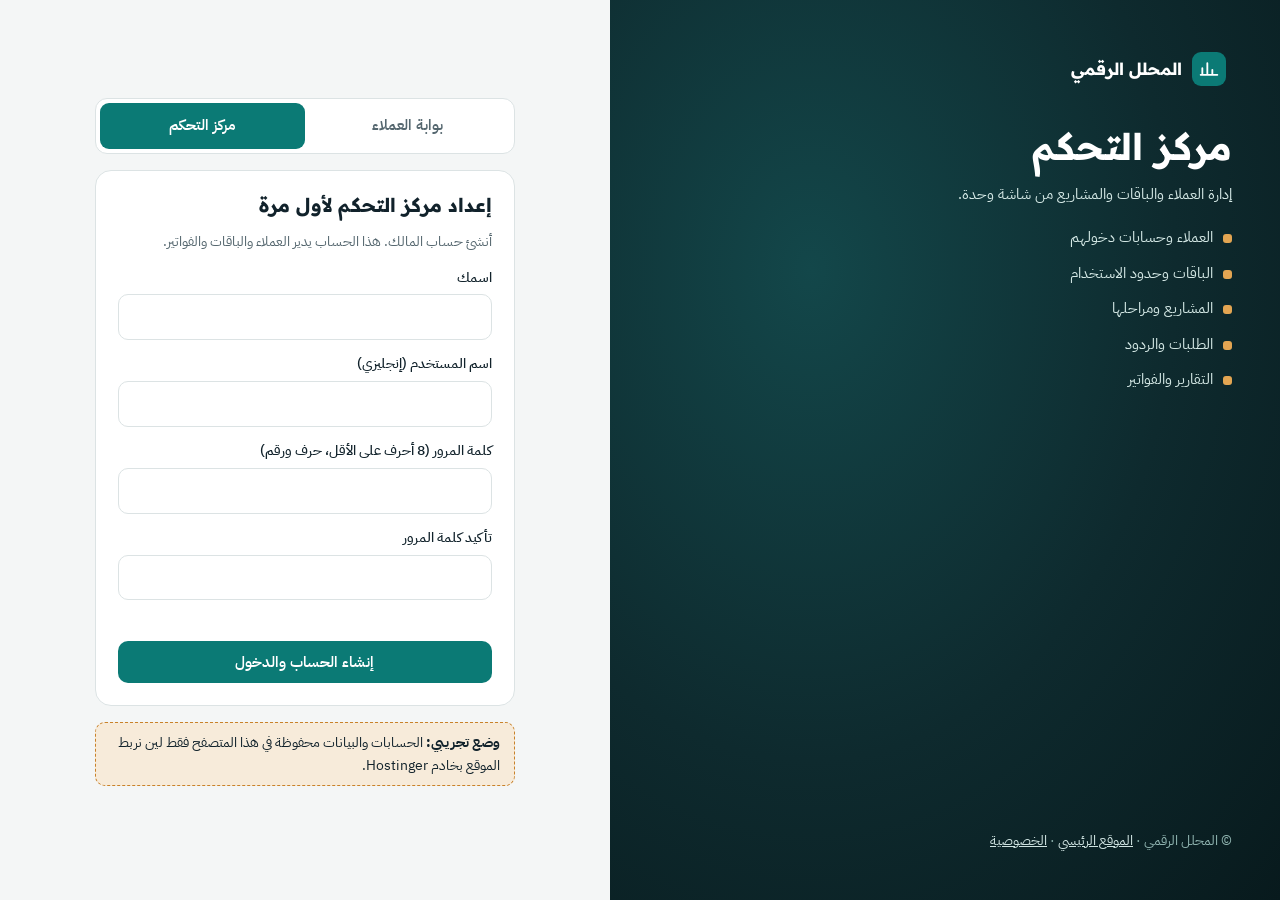
==== admin/index.html @ 4ac86775 "Version asset links to avoid stale cache Co-Authored-By: Claude Opus 5.5 <noreply@anthropic.com> Cla" ====
<!doctype html>
<html lang="ar" dir="rtl">
<head>
<meta charset="utf-8">
<meta name="viewport" content="width=device-width,initial-scale=1">
<title>مركز التحكم | المحلل الرقمي</title>
<meta name="robots" content="noindex">
<link rel="icon" href="data:image/svg+xml,%3Csvg xmlns=%22http://www.w3.org/2000/svg%22 viewBox=%220 0 24 24%22%3E%3Crect width=%2224%22 height=%2224%22 rx=%225%22 fill=%22%230B7A75%22/%3E%3Cpath d=%22M5 18v-6M10 18V6M15 18v-5M20 18H4%22 stroke=%22white%22 stroke-width=%222.2%22 stroke-linecap=%22round%22 fill=%22none%22/%3E%3C/svg%3E">
<link rel="preconnect" href="https://fonts.googleapis.com">
<link rel="stylesheet" href="https://fonts.googleapis.com/css2?family=IBM+Plex+Sans+Arabic:wght@400;500;600&family=Readex+Pro:wght@500;600;700&family=IBM+Plex+Mono:wght@500&display=swap">
<link rel="stylesheet" href="../assets/da.css?v=2">
</head>
<body>
<div class="shell">
  <aside class="side" id="side">
    <a class="brand" href="../"><span class="mark" aria-hidden="true"><svg viewBox="0 0 24 24" fill="none" stroke="#fff" stroke-width="2.2" stroke-linecap="round" stroke-linejoin="round"><path d="M4 19V11M10 19V5M16 19v-6M22 19H2"/></svg></span>المحلل الرقمي</a>
    <p class="zone">مركز التحكم</p>
    <nav class="nav" id="nav" aria-label="أقسام مركز التحكم"></nav>
    <div class="foot"><span>مرحبًا <b id="who"></b></span><button class="btn sm" id="out" type="button">تسجيل الخروج</button></div>
  </aside>
  <main class="main" id="main" tabindex="-1"></main>
</div>
<script src="../assets/api.js?v=2"></script>
<script src="admin.js?v=2"></script>
</body>
</html>
---- assets/da.css ----
/* المحلل الرقمي: أنماط مشتركة لصفحة الدخول ومركز التحكم وبوابة العملاء */
:root{
  --bg:#F4F6F6;--surface:#FFFFFF;--fg:#11222B;--muted:#55676F;--line:#DCE3E4;
  --accent:#0B7A75;--accent-soft:#E1F1EF;--data:#C9822A;--data-soft:#F7EBDA;--on-accent:#FFFFFF;
  --bad:#B4232A;--bad-soft:#FBE4E5;
  --f-display:"Readex Pro","IBM Plex Sans Arabic",Tahoma,sans-serif;
  --f-body:"IBM Plex Sans Arabic",Tahoma,"Segoe UI",sans-serif;
  --f-data:"IBM Plex Mono",ui-monospace,Menlo,monospace;
  --side:#0E2A2E;--side-fg:#CFE3E1;
}
@media (prefers-color-scheme:dark){:root:not([data-theme="light"]){
  --bg:#0D171C;--surface:#14222A;--fg:#E6EEF0;--muted:#9AAEB5;--line:#24363F;
  --accent:#3FB8B0;--accent-soft:#16332F;--data:#E3A552;--data-soft:#3A2C18;--on-accent:#06201E;
  --bad:#FF8A8F;--bad-soft:#3B1D20;--side:#0A1418;--side-fg:#B9CFCC;color-scheme:dark}}
:root[data-theme="dark"]{
  --bg:#0D171C;--surface:#14222A;--fg:#E6EEF0;--muted:#9AAEB5;--line:#24363F;
  --accent:#3FB8B0;--accent-soft:#16332F;--data:#E3A552;--data-soft:#3A2C18;--on-accent:#06201E;
  --bad:#FF8A8F;--bad-soft:#3B1D20;--side:#0A1418;--side-fg:#B9CFCC;color-scheme:dark}
*{box-sizing:border-box}
html,body{margin:0}
[hidden]{display:none!important}
body{background:var(--bg);color:var(--fg);font-family:var(--f-body);font-size:15px;line-height:1.7}
h1,h2,h3,h4{font-family:var(--f-display);line-height:1.35;margin:0}
h1{font-size:1.6rem}h2{font-size:1.2rem}h3{font-size:1.02rem}
p{margin:0}a{color:var(--accent)}
:focus-visible{outline:2px solid var(--accent);outline-offset:2px;border-radius:6px}
.num{font-family:var(--f-data);font-variant-numeric:tabular-nums;direction:ltr;unicode-bidi:isolate}
.muted{color:var(--muted)}.small{font-size:.85rem}
.btn{display:inline-flex;align-items:center;justify-content:center;gap:8px;padding:9px 16px;border-radius:10px;font:600 .95rem var(--f-body);text-decoration:none;cursor:pointer;border:1px solid transparent;min-height:42px;background:var(--accent);color:var(--on-accent)}
.btn:hover{filter:brightness(1.07)}
.btn.ghost{background:transparent;color:var(--fg);border-color:var(--line)}
.btn.ghost:hover{border-color:var(--accent)}
.btn.warn{background:var(--data);color:#fff}
.btn.danger{background:transparent;color:var(--bad);border-color:var(--bad)}
.btn.sm{min-height:34px;padding:5px 12px;font-size:.85rem;border-radius:8px}
.btn[disabled]{opacity:.55;cursor:not-allowed}
.link{background:none;border:0;color:var(--accent);font:inherit;cursor:pointer;padding:0;text-decoration:underline}
input,select,textarea{font:inherit;font-size:.95rem;color:var(--fg);background:var(--surface);border:1px solid var(--line);border-radius:10px;padding:9px 12px;min-height:42px;width:100%}
textarea{min-height:90px;resize:vertical}
input:focus,select:focus,textarea:focus{outline:2px solid var(--accent);outline-offset:0;border-color:var(--accent)}
label{display:flex;flex-direction:column;gap:5px;font-size:.88rem;font-weight:500}
.err{color:var(--bad);font-size:.85rem;min-height:1.2em}
.ok{color:var(--accent);font-size:.85rem}

/* layout */
.shell{display:grid;grid-template-columns:250px minmax(0,1fr);min-height:100vh}
.side{background:var(--side);color:var(--side-fg);padding:18px 14px;display:flex;flex-direction:column;gap:6px;position:sticky;top:0;height:100vh;overflow-y:auto}
.brand{display:flex;align-items:center;gap:10px;font-family:var(--f-display);font-weight:700;font-size:1.05rem;color:#fff;text-decoration:none;padding:4px 6px 14px}
.mark{width:34px;height:34px;border-radius:9px;background:var(--accent);display:grid;place-items:center;flex:none}
.mark svg{width:20px;height:20px}
.zone{font-size:.72rem;letter-spacing:.04em;color:#8FB3AF;padding:0 8px;margin-bottom:6px}
.nav{display:flex;flex-direction:column;gap:2px}
.nav button{all:unset;display:flex;align-items:center;justify-content:space-between;gap:8px;padding:9px 12px;border-radius:9px;cursor:pointer;font-size:.93rem;color:var(--side-fg)}
.nav button:hover{background:#ffffff12}
.nav button[aria-current="page"]{background:var(--accent);color:#fff;font-weight:600}
.nav .cnt{font-family:var(--f-data);font-size:.75rem;background:#ffffff22;border-radius:99px;padding:0 8px}
.side .foot{margin-top:auto;border-top:1px solid #ffffff1c;padding-top:12px;font-size:.85rem;display:flex;flex-direction:column;gap:8px}
.side .foot b{color:#fff}
.side .foot .btn{background:transparent;border-color:#ffffff33;color:#fff}
.main{padding:22px 26px 40px;min-width:0}
.top{display:flex;justify-content:space-between;align-items:center;gap:12px;flex-wrap:wrap;margin-bottom:18px}
.top .acts{display:flex;gap:8px;flex-wrap:wrap}
.demo-bar{background:var(--data-soft);border:1px dashed var(--data);border-radius:10px;padding:8px 14px;font-size:.85rem;margin-bottom:16px}
.menu-btn{display:none}

/* blocks */
.card{background:var(--surface);border:1px solid var(--line);border-radius:14px;padding:18px;margin-bottom:16px}
.card > h2,.card > h3{margin-bottom:12px}
.kpis{display:grid;grid-template-columns:repeat(auto-fit,minmax(170px,1fr));gap:12px;margin-bottom:16px}
.kpi{background:var(--surface);border:1px solid var(--line);border-radius:14px;padding:14px 16px;display:flex;flex-direction:column;gap:2px}
.kpi .v{font-family:var(--f-data);font-size:1.45rem;font-weight:500;direction:ltr;text-align:right}
.kpi .l{font-size:.82rem;color:var(--muted)}
.kpi.alert .v{color:var(--data)}
.grid2{display:grid;grid-template-columns:repeat(2,minmax(0,1fr));gap:16px}
.grid3{display:grid;grid-template-columns:repeat(3,minmax(0,1fr));gap:12px}
.scroll{overflow-x:auto}
table{width:100%;border-collapse:collapse;font-size:.9rem}
th{text-align:right;font-weight:600;color:var(--muted);padding:9px 8px;border-bottom:1px solid var(--line);white-space:nowrap;font-size:.82rem}
td{padding:9px 8px;border-bottom:1px solid var(--line);vertical-align:middle}
tr.rowlink{cursor:pointer}tr.rowlink:hover td{background:var(--accent-soft)}
.pill{display:inline-block;font-size:.76rem;padding:2px 10px;border-radius:99px;white-space:nowrap;background:var(--bg);color:var(--muted)}
.pill.ok{background:var(--accent-soft);color:var(--accent)}
.pill.warn{background:var(--data-soft);color:var(--fg)}
.pill.bad{background:var(--bad-soft);color:var(--bad)}
.empty{padding:22px;text-align:center;color:var(--muted);border:1px dashed var(--line);border-radius:12px}
.row{display:flex;gap:10px;flex-wrap:wrap;align-items:center}
.formgrid{display:grid;grid-template-columns:repeat(auto-fill,minmax(200px,1fr));gap:12px}
.formgrid .full{grid-column:1/-1}
.meter{display:flex;flex-direction:column;gap:6px}
.meter .bar{height:9px;background:var(--bg);border-radius:99px;overflow:hidden}
.meter .bar i{display:block;height:100%;background:var(--accent);border-radius:99px}
.meter .bar i.hot{background:var(--data)}
.stages{list-style:none;margin:0;padding:0;display:flex;flex-direction:column;gap:0}
.stages li{display:grid;grid-template-columns:28px 1fr auto;gap:10px;align-items:start;position:relative;padding-bottom:14px}
.stages li::before{content:"";position:absolute;top:24px;bottom:0;right:13px;width:2px;background:var(--line)}
.stages li:last-child::before{display:none}
.stages .dot{width:28px;height:28px;border-radius:50%;border:2px solid var(--line);background:var(--surface);display:grid;place-items:center;font-size:.75rem;font-family:var(--f-data);z-index:1}
.stages li.done .dot{background:var(--accent);border-color:var(--accent);color:#fff}
.stages li.now .dot{border-color:var(--data);color:var(--data)}
.progress{height:10px;background:var(--bg);border-radius:99px;overflow:hidden}
.progress i{display:block;height:100%;background:linear-gradient(90deg,var(--accent),#3FB8B0)}
.thread{display:flex;flex-direction:column;gap:10px;margin:12px 0}
.msg{max-width:80%;padding:10px 14px;border-radius:12px;font-size:.92rem;white-space:pre-wrap}
.msg.me{align-self:flex-start;background:var(--accent-soft)}
.msg.them{align-self:flex-end;background:var(--bg)}
.msg small{display:block;color:var(--muted);font-size:.75rem;margin-top:4px}
dialog{border:0;border-radius:16px;padding:0;max-width:min(640px,calc(100vw - 32px));width:100%;background:var(--surface);color:var(--fg);box-shadow:0 30px 80px -20px #0008}
dialog::backdrop{background:#0b1a1fa6}
dialog form{padding:22px;display:flex;flex-direction:column;gap:14px}
dialog .dh{display:flex;justify-content:space-between;align-items:center}
dialog .da{display:flex;gap:8px;justify-content:flex-start;flex-wrap:wrap}
.toast{position:fixed;bottom:20px;left:20px;background:var(--fg);color:var(--bg);padding:10px 16px;border-radius:10px;z-index:99;font-size:.9rem}
.secret{font-family:var(--f-data);background:var(--data-soft);padding:10px 14px;border-radius:10px;direction:ltr;text-align:left;user-select:all}

/* login */
.auth{min-height:100vh;display:grid;grid-template-columns:minmax(0,1.1fr) minmax(0,1fr)}
.auth-side{background:radial-gradient(ellipse at 30% 30%,#13474A 0%,#0E2A2E 55%,#081A1D 100%);color:#D5E9E6;padding:48px;display:flex;flex-direction:column;justify-content:space-between;gap:30px}
.auth-side h1{color:#fff;font-size:clamp(1.6rem,3vw,2.3rem);margin-top:22px}
.auth-side ul{list-style:none;padding:0;margin:18px 0 0;display:flex;flex-direction:column;gap:10px}
.auth-side li{display:flex;gap:10px;align-items:flex-start}
.auth-side li::before{content:"";flex:none;width:9px;height:9px;border-radius:3px;background:#E3A552;margin-top:9px}
.auth-main{display:flex;align-items:center;justify-content:center;padding:32px 16px}
.auth-box{width:min(420px,100%);display:flex;flex-direction:column;gap:16px}
.seg{display:grid;grid-template-columns:1fr 1fr;background:var(--surface);border:1px solid var(--line);border-radius:12px;padding:4px}
.seg button{all:unset;text-align:center;padding:10px;border-radius:9px;cursor:pointer;font-weight:600;color:var(--muted)}
.seg button[aria-pressed="true"]{background:var(--accent);color:var(--on-accent)}
.auth-box form{display:flex;flex-direction:column;gap:12px;background:var(--surface);border:1px solid var(--line);border-radius:16px;padding:22px}
.pw{position:relative}.pw input{padding-left:64px}.pw button{position:absolute;left:8px;top:50%;transform:translateY(-50%);font-size:.8rem}

@media (max-width:900px){
  .shell{grid-template-columns:1fr}
  .side{position:fixed;inset:0 0 0 auto;width:260px;z-index:40;transform:translateX(100%);transition:transform .2s}
  .side.open{transform:none;box-shadow:-20px 0 60px #0007}
  .menu-btn{display:inline-flex}
  .main{padding:16px}
  .grid2,.grid3{grid-template-columns:1fr}
  .auth{grid-template-columns:1fr}.auth-side{padding:22px 20px;gap:10px}.auth-side ul,.auth-side > p{display:none}.auth-side h1{margin-top:10px;font-size:1.4rem}
}
@media print{.side,.top .acts,.demo-bar,.noprint{display:none!important}.shell{display:block}.main{padding:0}.card{border:0}}
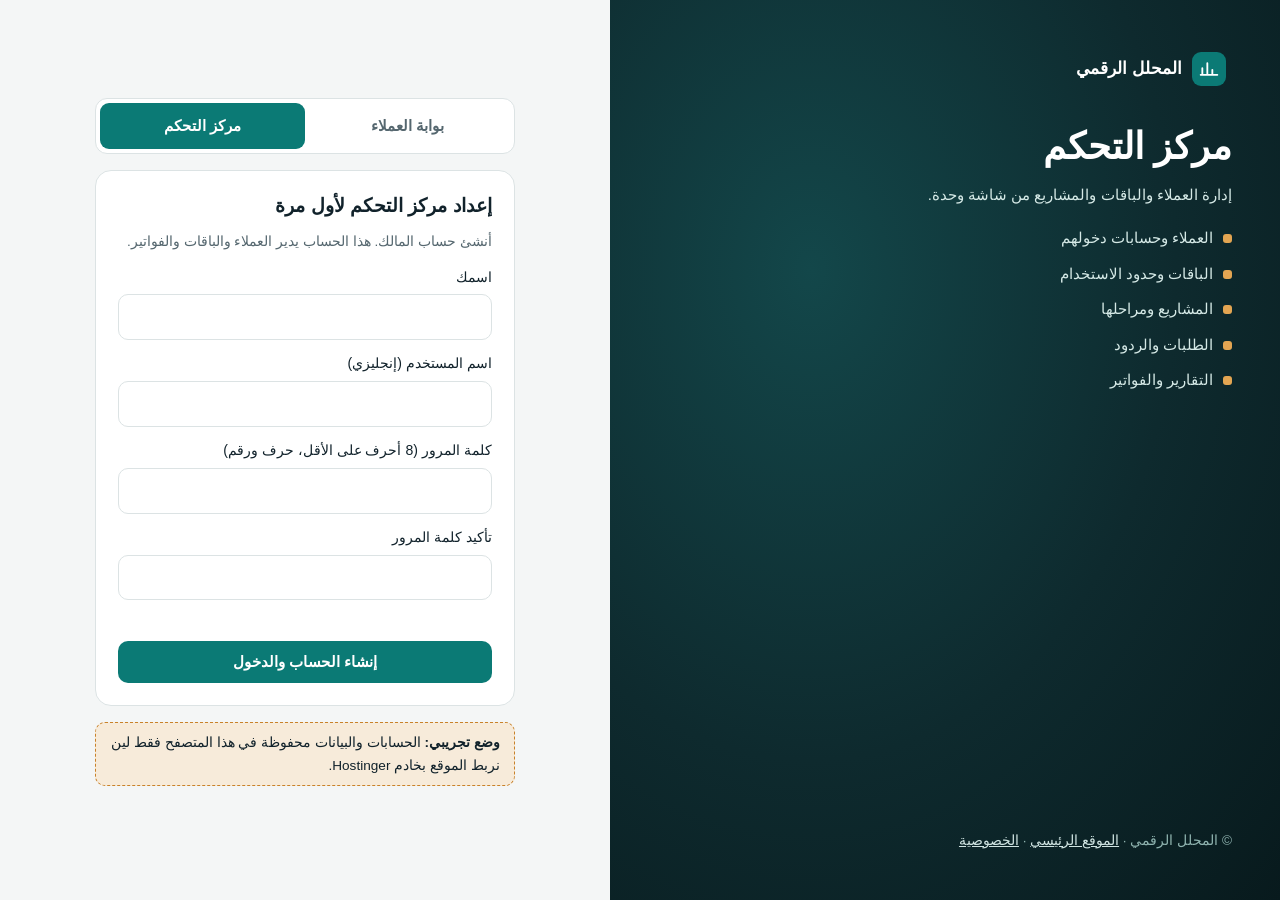
==== commit b6dee63d: "Bilingual AR/EN, security hardening (CSP, local vendor libs, PBKDF2), SEO files, hero ad with Gemini" ====
--- a/admin/index.html
+++ b/admin/index.html
@@ -5,10 +5,12 @@
 <meta name="viewport" content="width=device-width,initial-scale=1">
 <title>مركز التحكم | المحلل الرقمي</title>
 <meta name="robots" content="noindex">
+<meta http-equiv="Content-Security-Policy" content="default-src 'self'; base-uri 'self'; object-src 'none'; frame-src 'none'; script-src 'self'; style-src 'self' 'unsafe-inline' https://fonts.googleapis.com; font-src 'self' https://fonts.gstatic.com; img-src 'self' data: blob:; connect-src 'self'; form-action 'self'; upgrade-insecure-requests">
+<meta name="referrer" content="no-referrer">
 <link rel="icon" href="data:image/svg+xml,%3Csvg xmlns=%22http://www.w3.org/2000/svg%22 viewBox=%220 0 24 24%22%3E%3Crect width=%2224%22 height=%2224%22 rx=%225%22 fill=%22%230B7A75%22/%3E%3Cpath d=%22M5 18v-6M10 18V6M15 18v-5M20 18H4%22 stroke=%22white%22 stroke-width=%222.2%22 stroke-linecap=%22round%22 fill=%22none%22/%3E%3C/svg%3E">
 <link rel="preconnect" href="https://fonts.googleapis.com">
 <link rel="stylesheet" href="https://fonts.googleapis.com/css2?family=IBM+Plex+Sans+Arabic:wght@400;500;600&family=Readex+Pro:wght@500;600;700&family=IBM+Plex+Mono:wght@500&display=swap">
-<link rel="stylesheet" href="../assets/da.css?v=2">
+<link rel="stylesheet" href="../assets/da.css?v=8">
 </head>
 <body>
 <div class="shell">
@@ -20,7 +22,7 @@
   </aside>
   <main class="main" id="main" tabindex="-1"></main>
 </div>
-<script src="../assets/api.js?v=2"></script>
-<script src="admin.js?v=2"></script>
+<script src="../assets/api.js?v=8"></script>
+<script src="admin.js?v=8"></script>
 </body>
 </html>
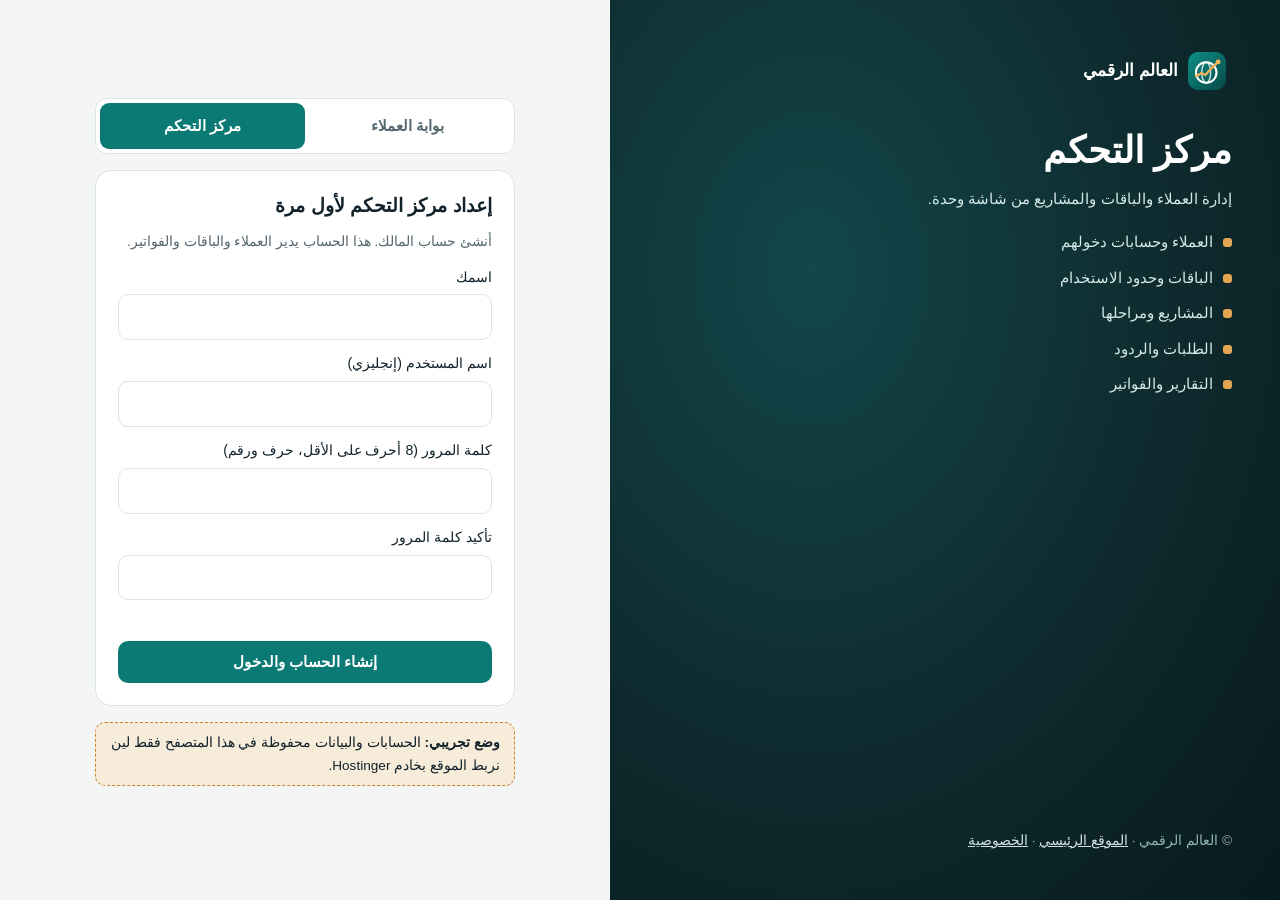
==== commit 3f7f633f: "Rebrand to العالم الرقمي / Digital World with new logo mark, wordmark, favicon and tagline Co-Author" ====
--- a/admin/index.html
+++ b/admin/index.html
@@ -3,26 +3,26 @@
 <head>
 <meta charset="utf-8">
 <meta name="viewport" content="width=device-width,initial-scale=1">
-<title>مركز التحكم | المحلل الرقمي</title>
+<title>مركز التحكم | العالم الرقمي</title>
 <meta name="robots" content="noindex">
 <meta http-equiv="Content-Security-Policy" content="default-src 'self'; base-uri 'self'; object-src 'none'; frame-src 'none'; script-src 'self'; style-src 'self' 'unsafe-inline' https://fonts.googleapis.com; font-src 'self' https://fonts.gstatic.com; img-src 'self' data: blob:; connect-src 'self'; form-action 'self'; upgrade-insecure-requests">
 <meta name="referrer" content="no-referrer">
-<link rel="icon" href="data:image/svg+xml,%3Csvg xmlns=%22http://www.w3.org/2000/svg%22 viewBox=%220 0 24 24%22%3E%3Crect width=%2224%22 height=%2224%22 rx=%225%22 fill=%22%230B7A75%22/%3E%3Cpath d=%22M5 18v-6M10 18V6M15 18v-5M20 18H4%22 stroke=%22white%22 stroke-width=%222.2%22 stroke-linecap=%22round%22 fill=%22none%22/%3E%3C/svg%3E">
+<link rel="icon" type="image/svg+xml" href="../assets/brand/favicon.svg">
 <link rel="preconnect" href="https://fonts.googleapis.com">
 <link rel="stylesheet" href="https://fonts.googleapis.com/css2?family=IBM+Plex+Sans+Arabic:wght@400;500;600&family=Readex+Pro:wght@500;600;700&family=IBM+Plex+Mono:wght@500&display=swap">
-<link rel="stylesheet" href="../assets/da.css?v=8">
+<link rel="stylesheet" href="../assets/da.css?v=9">
 </head>
 <body>
 <div class="shell">
   <aside class="side" id="side">
-    <a class="brand" href="../"><span class="mark" aria-hidden="true"><svg viewBox="0 0 24 24" fill="none" stroke="#fff" stroke-width="2.2" stroke-linecap="round" stroke-linejoin="round"><path d="M4 19V11M10 19V5M16 19v-6M22 19H2"/></svg></span>المحلل الرقمي</a>
+    <a class="brand" href="../"><span class="mark" aria-hidden="true"><svg viewBox="0 0 48 48" fill="none" stroke-linecap="round" stroke-linejoin="round"><circle cx="23" cy="26" r="13" stroke="#fff" stroke-width="2.6"/><ellipse cx="23" cy="26" rx="5.6" ry="13" stroke="#fff" stroke-width="1.8" opacity=".8"/><path d="M10.5 30.5 17 26.5l5 2.5 8-9 7.5-7" stroke="#F0B45F" stroke-width="3"/><circle cx="38" cy="12.5" r="3.1" fill="#F0B45F" stroke="none"/></svg></span>العالم الرقمي</a>
     <p class="zone">مركز التحكم</p>
     <nav class="nav" id="nav" aria-label="أقسام مركز التحكم"></nav>
     <div class="foot"><span>مرحبًا <b id="who"></b></span><button class="btn sm" id="out" type="button">تسجيل الخروج</button></div>
   </aside>
   <main class="main" id="main" tabindex="-1"></main>
 </div>
-<script src="../assets/api.js?v=8"></script>
-<script src="admin.js?v=8"></script>
+<script src="../assets/api.js?v=9"></script>
+<script src="admin.js?v=9"></script>
 </body>
 </html>
--- a/assets/da.css
+++ b/assets/da.css
@@ -1,4 +1,4 @@
-/* المحلل الرقمي: أنماط مشتركة لصفحة الدخول ومركز التحكم وبوابة العملاء */
+/* العالم الرقمي: أنماط مشتركة لصفحة الدخول ومركز التحكم وبوابة العملاء */
 :root{
   --bg:#F4F6F6;--surface:#FFFFFF;--fg:#11222B;--muted:#55676F;--line:#DCE3E4;
   --accent:#0B7A75;--accent-soft:#E1F1EF;--data:#C9822A;--data-soft:#F7EBDA;--on-accent:#FFFFFF;
@@ -46,8 +46,7 @@
 .shell{display:grid;grid-template-columns:250px minmax(0,1fr);min-height:100vh}
 .side{background:var(--side);color:var(--side-fg);padding:18px 14px;display:flex;flex-direction:column;gap:6px;position:sticky;top:0;height:100vh;overflow-y:auto}
 .brand{display:flex;align-items:center;gap:10px;font-family:var(--f-display);font-weight:700;font-size:1.05rem;color:#fff;text-decoration:none;padding:4px 6px 14px}
-.mark{width:34px;height:34px;border-radius:9px;background:var(--accent);display:grid;place-items:center;flex:none}
-.mark svg{width:20px;height:20px}
+.mark{width:38px;height:38px;border-radius:10px;background:linear-gradient(135deg,#0E8F89,#064A47);display:grid;place-items:center;flex:none}.mark svg{width:100%;height:100%}
 .zone{font-size:.72rem;letter-spacing:.04em;color:#8FB3AF;padding:0 8px;margin-bottom:6px}
 .nav{display:flex;flex-direction:column;gap:2px}
 .nav button{all:unset;display:flex;align-items:center;justify-content:space-between;gap:8px;padding:9px 12px;border-radius:9px;cursor:pointer;font-size:.93rem;color:var(--side-fg)}
